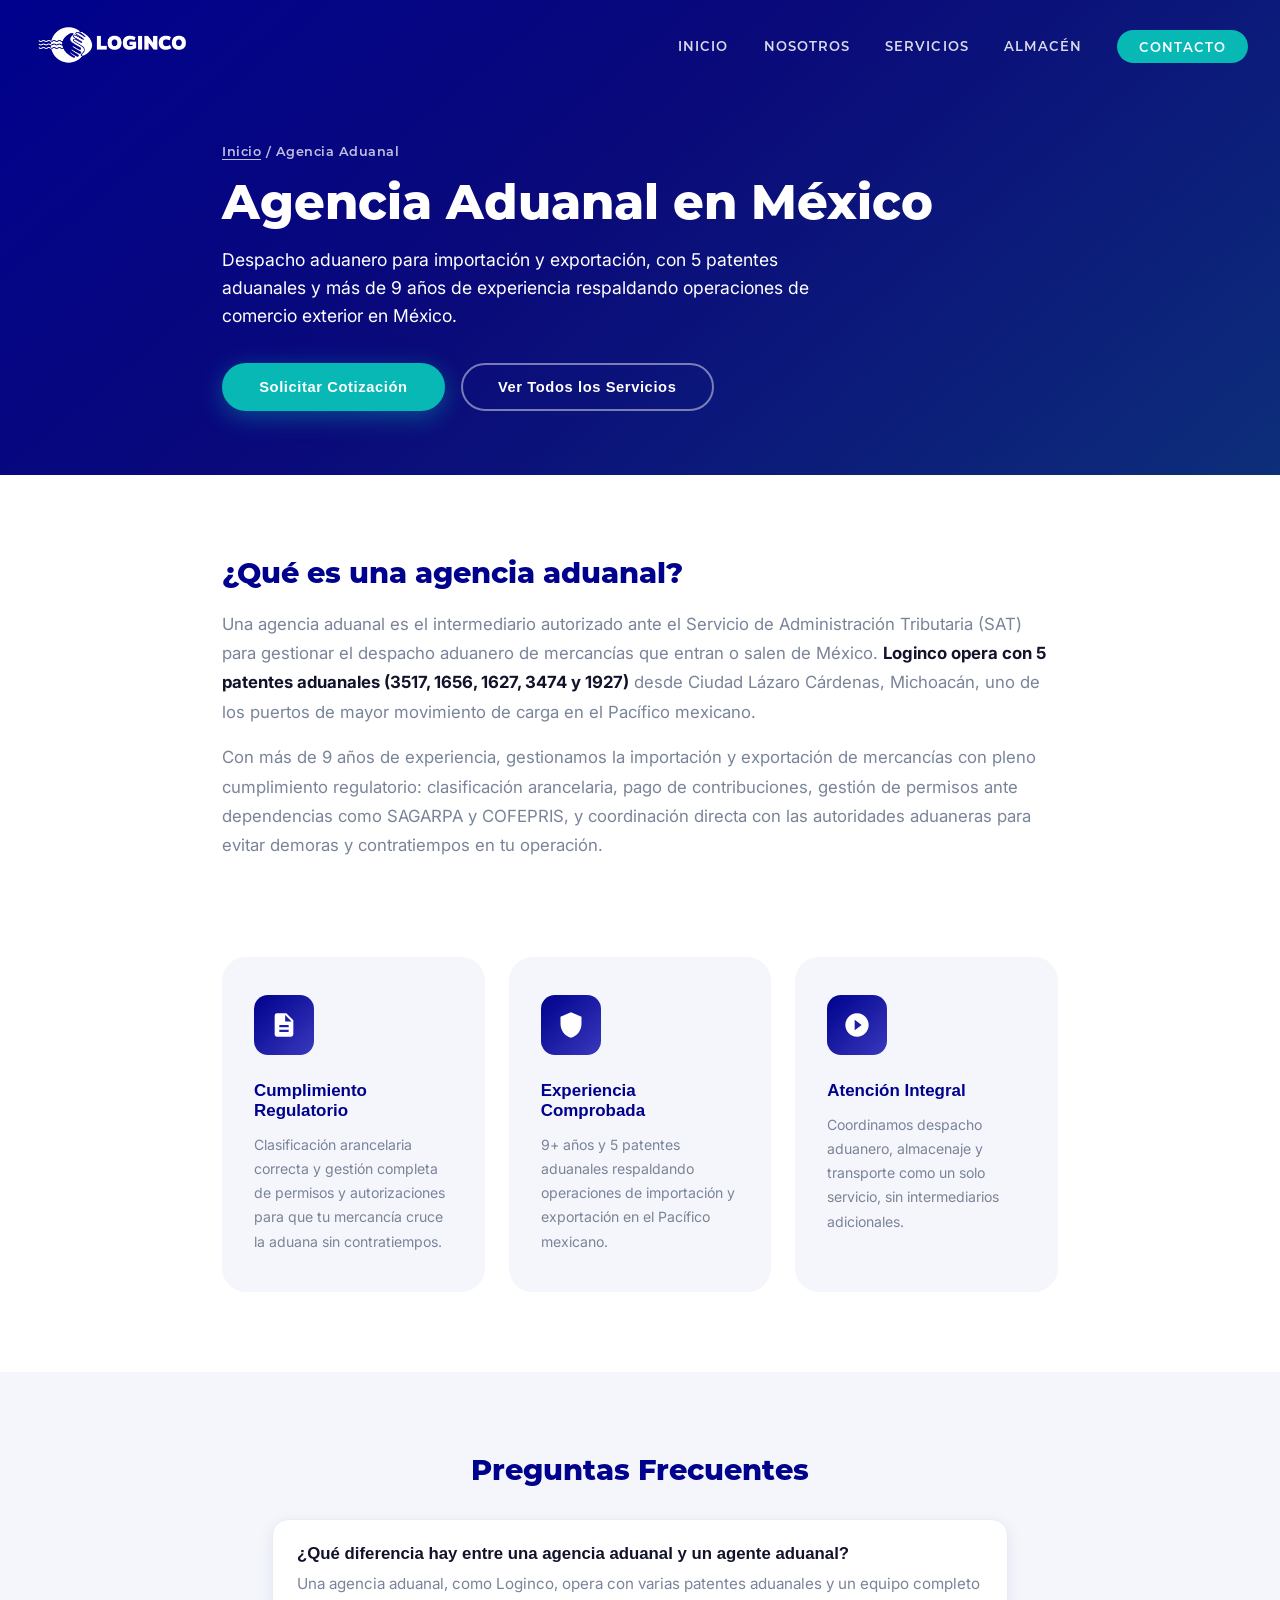
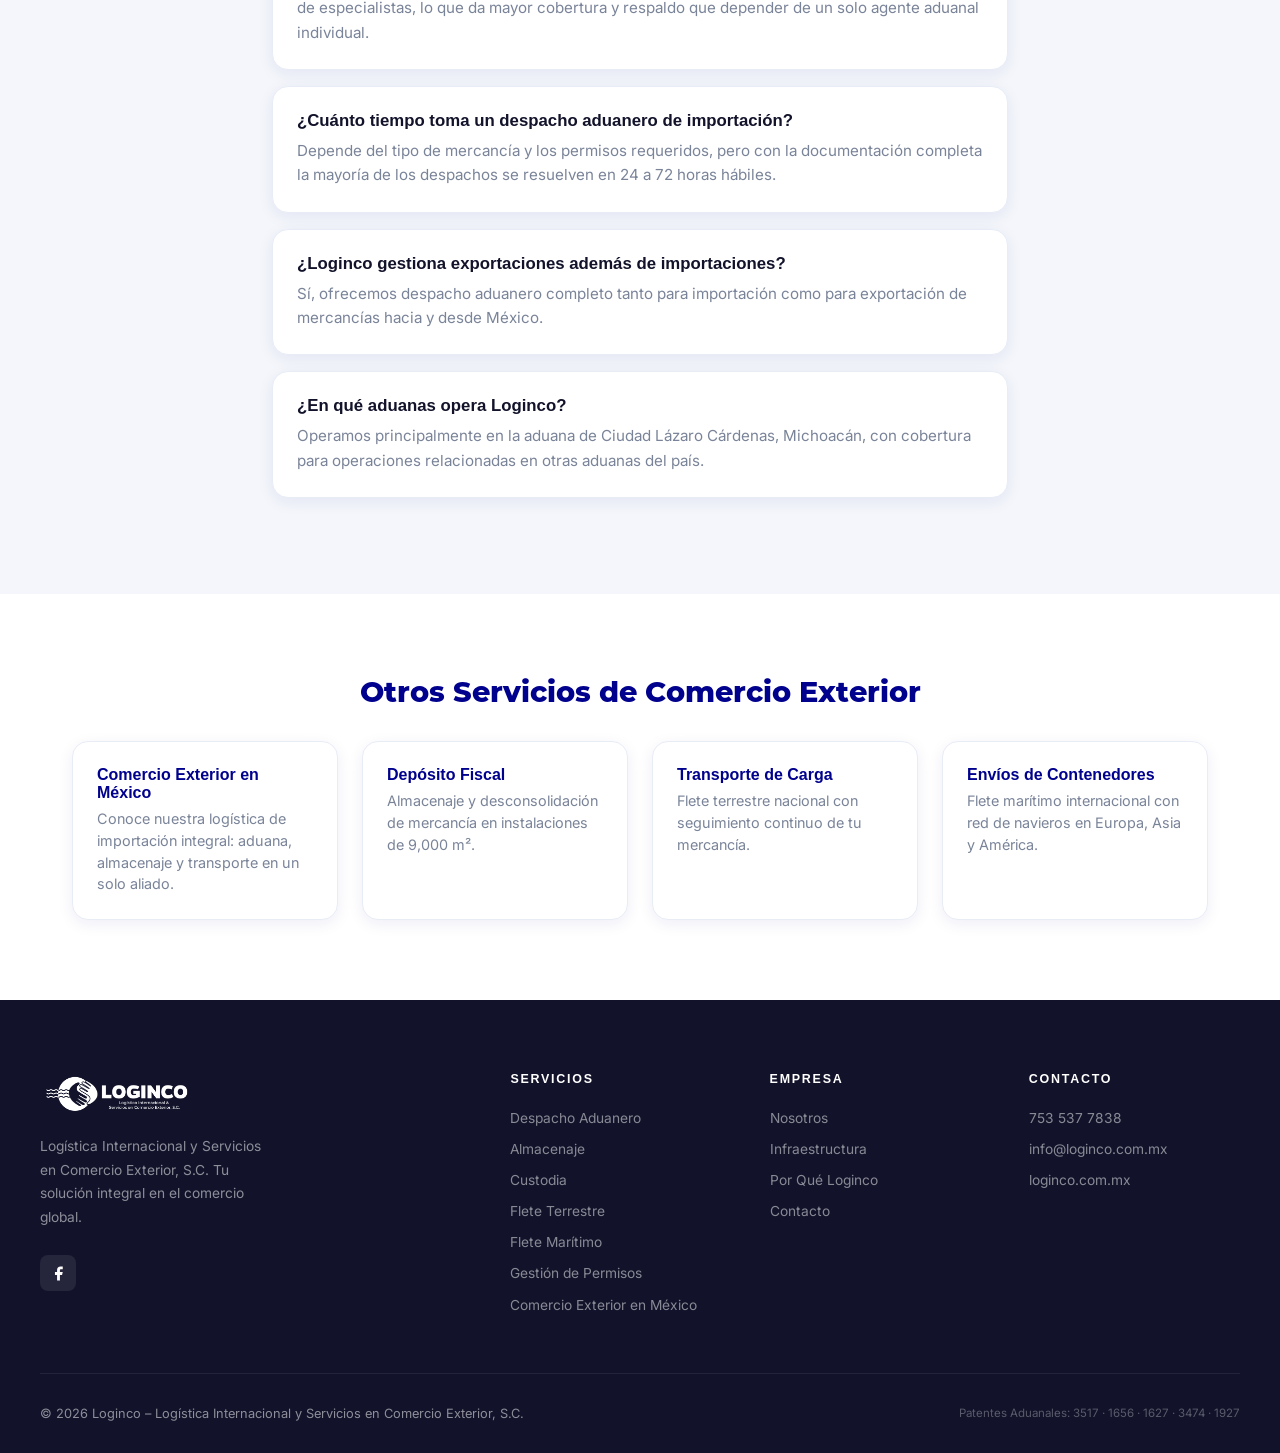
==== agencia-aduanal-mexico/index.html @ 5ce64b72 "Add /agencia-aduanal-mexico/ service landing page Co-Authored-By: Claude Sonnet 5 <noreply@anthropic" ====
<!DOCTYPE html>
<html lang="es">
<head>
  <meta charset="UTF-8">
  <meta name="viewport" content="width=device-width, initial-scale=1.0">
  <meta name="description" content="Agencia aduanal en México con 5 patentes y más de 9 años de experiencia. Despacho aduanero para importación y exportación con cumplimiento total.">
  <meta name="keywords" content="agencia aduanal méxico, importación y exportación méxico, despacho aduanero, agencia aduanal">
  <title>Agencia Aduanal en México | Despacho Aduanero – Loginco</title>

  <link rel="canonical" href="https://loginco.com.mx/agencia-aduanal-mexico/">

  <link rel="icon" href="/favicon.svg" type="image/svg+xml">
  <link rel="icon" href="/img/favicon-32x32.png" sizes="32x32" type="image/png">
  <link rel="icon" href="/img/favicon-16x16.png" sizes="16x16" type="image/png">
  <link rel="apple-touch-icon" href="/img/apple-touch-icon.png" sizes="180x180">
  <link rel="shortcut icon" href="/favicon.ico">

  <meta name="robots" content="index, follow, max-snippet:-1, max-image-preview:large, max-video-preview:-1">

  <script type="application/ld+json">
  {
    "@context": "https://schema.org",
    "@type": "Service",
    "serviceType": "Agencia Aduanal / Despacho Aduanero",
    "provider": {
      "@type": "LocalBusiness",
      "name": "Loginco – Logística Internacional y Servicios en Comercio Exterior, S.C.",
      "url": "https://loginco.com.mx"
    },
    "areaServed": { "@type": "Country", "name": "México" },
    "description": "Agencia aduanal con 5 patentes y más de 9 años de experiencia gestionando despacho aduanero de importación y exportación en México."
  }
  </script>
  <script type="application/ld+json">
  {
    "@context": "https://schema.org",
    "@type": "BreadcrumbList",
    "itemListElement": [
      { "@type": "ListItem", "position": 1, "name": "Inicio", "item": "https://loginco.com.mx/" },
      { "@type": "ListItem", "position": 2, "name": "Agencia Aduanal en México", "item": "https://loginco.com.mx/agencia-aduanal-mexico/" }
    ]
  }
  </script>
  <script type="application/ld+json">
  {
    "@context": "https://schema.org",
    "@type": "FAQPage",
    "mainEntity": [
      {
        "@type": "Question",
        "name": "¿Qué diferencia hay entre una agencia aduanal y un agente aduanal?",
        "acceptedAnswer": { "@type": "Answer", "text": "Una agencia aduanal, como Loginco, opera con varias patentes aduanales y un equipo completo de especialistas, lo que da mayor cobertura y respaldo que depender de un solo agente aduanal individual." }
      },
      {
        "@type": "Question",
        "name": "¿Cuánto tiempo toma un despacho aduanero de importación?",
        "acceptedAnswer": { "@type": "Answer", "text": "Depende del tipo de mercancía y los permisos requeridos, pero con la documentación completa la mayoría de los despachos se resuelven en 24 a 72 horas hábiles." }
      },
      {
        "@type": "Question",
        "name": "¿Loginco gestiona exportaciones además de importaciones?",
        "acceptedAnswer": { "@type": "Answer", "text": "Sí, ofrecemos despacho aduanero completo tanto para importación como para exportación de mercancías hacia y desde México." }
      },
      {
        "@type": "Question",
        "name": "¿En qué aduanas opera Loginco?",
        "acceptedAnswer": { "@type": "Answer", "text": "Operamos principalmente en la aduana de Ciudad Lázaro Cárdenas, Michoacán, con cobertura para operaciones relacionadas en otras aduanas del país." }
      }
    ]
  }
  </script>

  <link rel="preconnect" href="https://fonts.googleapis.com">
  <link rel="preconnect" href="https://fonts.gstatic.com" crossorigin>
  <link rel="preload" as="style" href="https://fonts.googleapis.com/css2?family=Inter:wght@400;600&display=swap" onload="this.onload=null;this.rel='stylesheet'">
  <noscript><link rel="stylesheet" href="https://fonts.googleapis.com/css2?family=Inter:wght@400;600&display=swap"></noscript>

  <link rel="stylesheet" href="/style.css">
</head>
<body>

<nav id="nav">
  <a href="/" class="nav-logo">
    <img src="/img/Logotipo-Horizontal-Comercial.png" alt="Loginco – Agencia Aduanal" decoding="async">
  </a>
  <ul class="nav-ul" id="navUl">
    <li><a href="/">Inicio</a></li>
    <li><a href="/#nosotros">Nosotros</a></li>
    <li><a href="/#servicios">Servicios</a></li>
    <li><a href="/#almacen">Almacén</a></li>
    <li><a href="/#contacto" class="nav-cta">Contacto</a></li>
  </ul>
  <button class="hbg" id="hbg" aria-label="Menú" aria-expanded="false">
    <span></span><span></span><span></span>
  </button>
</nav>

<nav class="mob-nav" id="mobNav">
  <a href="/">Inicio</a>
  <a href="/#nosotros">Nosotros</a>
  <a href="/#servicios">Servicios</a>
  <a href="/#almacen">Almacén</a>
  <a href="/#contacto">Contacto</a>
</nav>

<section class="page-hero">
  <div class="wrap">
    <div class="breadcrumb"><a href="/">Inicio</a> / Agencia Aduanal</div>
    <h1 class="rv">Agencia Aduanal en México</h1>
    <p class="rv d1">Despacho aduanero para importación y exportación, con 5 patentes aduanales y más de 9 años de experiencia respaldando operaciones de comercio exterior en México.</p>
    <div class="btn-row rv d2">
      <a href="/#contacto" class="btn btn-teal">Solicitar Cotización</a>
      <a href="/#servicios" class="btn btn-ghost">Ver Todos los Servicios</a>
    </div>
  </div>
</section>

<section class="svc-block">
  <div class="wrap">
    <h2 class="rv">¿Qué es una agencia aduanal?</h2>
    <p class="rv d1">Una agencia aduanal es el intermediario autorizado ante el Servicio de Administración Tributaria (SAT) para gestionar el despacho aduanero de mercancías que entran o salen de México. <strong>Loginco opera con 5 patentes aduanales (3517, 1656, 1627, 3474 y 1927)</strong> desde Ciudad Lázaro Cárdenas, Michoacán, uno de los puertos de mayor movimiento de carga en el Pacífico mexicano.</p>
    <p class="rv d2">Con más de 9 años de experiencia, gestionamos la importación y exportación de mercancías con pleno cumplimiento regulatorio: clasificación arancelaria, pago de contribuciones, gestión de permisos ante dependencias como SAGARPA y COFEPRIS, y coordinación directa con las autoridades aduaneras para evitar demoras y contratiempos en tu operación.</p>
  </div>
</section>

<section class="svc-block" style="padding-top:0;">
  <div class="wrap">
    <div class="srv-grid" style="grid-template-columns:repeat(3,1fr);">
      <div class="srv-card rv d1">
        <div class="srv-ico"><svg viewBox="0 0 24 24"><path d="M14 2H6a2 2 0 0 0-2 2v16c0 1.1.89 2 2 2h12a2 2 0 0 0 2-2V8l-6-6zM13 3.5 18.5 9H13V3.5zM8 16h8v2H8v-2zm0-4h8v2H8v-2z"/></svg></div>
        <h3 class="srv-t">Cumplimiento Regulatorio</h3>
        <div class="srv-d">Clasificación arancelaria correcta y gestión completa de permisos y autorizaciones para que tu mercancía cruce la aduana sin contratiempos.</div>
      </div>
      <div class="srv-card rv d2">
        <div class="srv-ico"><svg viewBox="0 0 24 24"><path d="M12 1 3 5v6c0 5.55 3.84 10.74 9 12 5.16-1.26 9-6.45 9-12V5l-9-4zm-1 13.41L8.59 12 7.17 13.41 11 17.25l6.83-6.84-1.41-1.41L11 14.41z"/></svg></div>
        <h3 class="srv-t">Experiencia Comprobada</h3>
        <div class="srv-d">9+ años y 5 patentes aduanales respaldando operaciones de importación y exportación en el Pacífico mexicano.</div>
      </div>
      <div class="srv-card rv d3">
        <div class="srv-ico"><svg viewBox="0 0 24 24"><path d="M12 2C6.48 2 2 6.48 2 12s4.48 10 10 10 10-4.48 10-10S17.52 2 12 2zm-2 14.5v-9l6 4.5-6 4.5z"/></svg></div>
        <h3 class="srv-t">Atención Integral</h3>
        <div class="srv-d">Coordinamos despacho aduanero, almacenaje y transporte como un solo servicio, sin intermediarios adicionales.</div>
      </div>
    </div>
  </div>
</section>

<section class="faq">
  <div class="wrap">
    <h2>Preguntas Frecuentes</h2>
    <div class="faq-item"><h3>¿Qué diferencia hay entre una agencia aduanal y un agente aduanal?</h3><p>Una agencia aduanal, como Loginco, opera con varias patentes aduanales y un equipo completo de especialistas, lo que da mayor cobertura y respaldo que depender de un solo agente aduanal individual.</p></div>
    <div class="faq-item"><h3>¿Cuánto tiempo toma un despacho aduanero de importación?</h3><p>Depende del tipo de mercancía y los permisos requeridos, pero con la documentación completa la mayoría de los despachos se resuelven en 24 a 72 horas hábiles.</p></div>
    <div class="faq-item"><h3>¿Loginco gestiona exportaciones además de importaciones?</h3><p>Sí, ofrecemos despacho aduanero completo tanto para importación como para exportación de mercancías hacia y desde México.</p></div>
    <div class="faq-item"><h3>¿En qué aduanas opera Loginco?</h3><p>Operamos principalmente en la aduana de Ciudad Lázaro Cárdenas, Michoacán, con cobertura para operaciones relacionadas en otras aduanas del país.</p></div>
  </div>
</section>

<section class="cross-links">
  <div class="wrap">
    <h2>Otros Servicios de Comercio Exterior</h2>
    <div class="cross-grid">
      <a class="cross-card" href="/comercio-exterior-mexico/"><h3>Comercio Exterior en México</h3><p>Conoce nuestra logística de importación integral: aduana, almacenaje y transporte en un solo aliado.</p></a>
      <a class="cross-card" href="/deposito-fiscal-mexico/"><h3>Depósito Fiscal</h3><p>Almacenaje y desconsolidación de mercancía en instalaciones de 9,000 m².</p></a>
      <a class="cross-card" href="/transporte-de-carga-mexico/"><h3>Transporte de Carga</h3><p>Flete terrestre nacional con seguimiento continuo de tu mercancía.</p></a>
      <a class="cross-card" href="/envios-de-contenedores-mexico/"><h3>Envíos de Contenedores</h3><p>Flete marítimo internacional con red de navieros en Europa, Asia y América.</p></a>
    </div>
  </div>
</section>

<footer>
  <div class="ft-g">
    <div class="ft-brand">
      <img src="/img/Logotipo-Horizontal-Descriptivo.png" alt="Loginco – Logística Internacional y Comercio Exterior" class="ft-logo" loading="lazy" decoding="async">
      <p>Logística Internacional y Servicios en Comercio Exterior, S.C. Tu solución integral en el comercio global.</p>
      <div class="ft-social">
        <a href="https://facebook.com" target="_blank" rel="noopener" class="soc" aria-label="Facebook">
          <svg viewBox="0 0 24 24"><path d="M18 2h-3a5 5 0 0 0-5 5v3H7v4h3v8h4v-8h3l1-4h-4V7a1 1 0 0 1 1-1h3z"/></svg>
        </a>
      </div>
    </div>
    <div class="ft-col">
      <h5>Servicios</h5>
      <ul>
        <li><a href="/agencia-aduanal-mexico/">Despacho Aduanero</a></li>
        <li><a href="/deposito-fiscal-mexico/">Almacenaje</a></li>
        <li><a href="/#servicios">Custodia</a></li>
        <li><a href="/transporte-de-carga-mexico/">Flete Terrestre</a></li>
        <li><a href="/envios-de-contenedores-mexico/">Flete Marítimo</a></li>
        <li><a href="/#servicios">Gestión de Permisos</a></li>
        <li><a href="/comercio-exterior-mexico/">Comercio Exterior en México</a></li>
      </ul>
    </div>
    <div class="ft-col">
      <h5>Empresa</h5>
      <ul>
        <li><a href="/#nosotros">Nosotros</a></li>
        <li><a href="/#almacen">Infraestructura</a></li>
        <li><a href="/#porque">Por Qué Loginco</a></li>
        <li><a href="/#contacto">Contacto</a></li>
      </ul>
    </div>
    <div class="ft-col">
      <h5>Contacto</h5>
      <ul>
        <li><a href="tel:+527535377838">753 537 7838</a></li>
        <li><a href="mailto:info@loginco.com.mx">info@loginco.com.mx</a></li>
        <li><a href="https://loginco.com.mx" target="_blank" rel="noopener">loginco.com.mx</a></li>
      </ul>
    </div>
  </div>
  <div class="ft-bot">
    <p>&copy; 2026 Loginco – Logística Internacional y Servicios en Comercio Exterior, S.C.</p>
    <div class="ft-pts">Patentes Aduanales: 3517 · 1656 · 1627 · 3474 · 1927</div>
  </div>
</footer>

<script src="/main.js"></script>
</body>
</html>
---- style.css ----
/* ── FUENTES LOCALES ─────────────────────────────────────────────────
       Montserrat: todos los pesos disponibles (locales en /font/)
       Gentona: fuente display moderna para headings de alto impacto
       Inter: desde Google Fonts (sin archivo local), usado en body y forms
    ──────────────────────────────────────────────────────────────────── */

    /* Montserrat Thin (100) */
    @font-face {
      font-family: 'Montserrat';
      src: url('font/Montserrat-Thin.otf') format('opentype');
      font-weight: 100;
      font-style: normal;
      font-display: swap;
    }
    @font-face {
      font-family: 'Montserrat';
      src: url('font/Montserrat-ThinItalic.otf') format('opentype');
      font-weight: 100;
      font-style: italic;
      font-display: swap;
    }

    /* Montserrat ExtraLight (200) */
    @font-face {
      font-family: 'Montserrat';
      src: url('font/Montserrat-ExtraLight.otf') format('opentype');
      font-weight: 200;
      font-style: normal;
      font-display: swap;
    }
    @font-face {
      font-family: 'Montserrat';
      src: url('font/Montserrat-ExtraLightItalic.otf') format('opentype');
      font-weight: 200;
      font-style: italic;
      font-display: swap;
    }

    /* Montserrat Light (300) */
    @font-face {
      font-family: 'Montserrat';
      src: url('font/Montserrat-Light.otf') format('opentype');
      font-weight: 300;
      font-style: normal;
      font-display: swap;
    }
    @font-face {
      font-family: 'Montserrat';
      src: url('font/Montserrat-LightItalic.otf') format('opentype');
      font-weight: 300;
      font-style: italic;
      font-display: swap;
    }

    /* Montserrat Regular (400) */
    @font-face {
      font-family: 'Montserrat';
      src: url('font/Montserrat-Regular.otf') format('opentype');
      font-weight: 400;
      font-style: normal;
      font-display: swap;
    }
    @font-face {
      font-family: 'Montserrat';
      src: url('font/Montserrat-Italic.otf') format('opentype');
      font-weight: 400;
      font-style: italic;
      font-display: swap;
    }

    /* Montserrat Medium (500) */
    @font-face {
      font-family: 'Montserrat';
      src: url('font/Montserrat-Medium.otf') format('opentype');
      font-weight: 500;
      font-style: normal;
      font-display: swap;
    }
    @font-face {
      font-family: 'Montserrat';
      src: url('font/Montserrat-MediumItalic.otf') format('opentype');
      font-weight: 500;
      font-style: italic;
      font-display: swap;
    }

    /* Montserrat SemiBold (600) */
    @font-face {
      font-family: 'Montserrat';
      src: url('font/Montserrat-SemiBold.otf') format('opentype');
      font-weight: 600;
      font-style: normal;
      font-display: swap;
    }
    @font-face {
      font-family: 'Montserrat';
      src: url('font/Montserrat-SemiBoldItalic.otf') format('opentype');
      font-weight: 600;
      font-style: italic;
      font-display: swap;
    }

    /* Montserrat Bold (700) */
    @font-face {
      font-family: 'Montserrat';
      src: url('font/Montserrat-Bold.otf') format('opentype');
      font-weight: 700;
      font-style: normal;
      font-display: swap;
    }
    @font-face {
      font-family: 'Montserrat';
      src: url('font/Montserrat-BoldItalic.otf') format('opentype');
      font-weight: 700;
      font-style: italic;
      font-display: swap;
    }

    /* Montserrat ExtraBold (800) */
    @font-face {
      font-family: 'Montserrat';
      src: url('font/Montserrat-ExtraBold.otf') format('opentype');
      font-weight: 800;
      font-style: normal;
      font-display: swap;
    }
    @font-face {
      font-family: 'Montserrat';
      src: url('font/Montserrat-ExtraBoldItalic.otf') format('opentype');
      font-weight: 800;
      font-style: italic;
      font-display: swap;
    }

    /* Montserrat Black (900) */
    @font-face {
      font-family: 'Montserrat';
      src: url('font/Montserrat-Black.otf') format('opentype');
      font-weight: 900;
      font-style: normal;
      font-display: swap;
    }
    @font-face {
      font-family: 'Montserrat';
      src: url('font/Montserrat-BlackItalic.otf') format('opentype');
      font-weight: 900;
      font-style: italic;
      font-display: swap;
    }

    /* ── TOKENS ──────────────────────────────── */
    :root {
      --navy:       #00018d;
      --blue:       #3839bc;
      --lavender:   #7e71b7;
      --teal:       #08b8b5;
      --teal-d:     #069896;
      --white:      #ffffff;
      --bg:         #f4f6fb;
      --border:     #e8ecf5;
      --muted:      #7a8499;
      --dark:       #12132a;
      --grad-hero:  linear-gradient(140deg, #00018d 0%, #0a0a7a 45%, #0d2e7a 100%);
      --grad-mid:   linear-gradient(135deg, #3839bc 0%, #00018d 100%);
      --shadow-s:   0 4px 16px rgba(0,1,141,.07);
      --shadow-m:   0 10px 40px rgba(0,1,141,.11);
      --r:          16px;
      --rl:         24px;
      --t:          .3s ease;

      /* Sistema tipográfico */
      --font-display:  'Montserrat', sans-serif;               /* Headings hero y section h2 */
      --font-heading:  'Montserrat', sans-serif;               /* UI labels, botones, stats */
      --font-body:     'Inter', sans-serif;                    /* Body text, formularios */
    }

    /* ── RESET ───────────────────────────────── */
    *, *::before, *::after { margin:0; padding:0; box-sizing:border-box; }
    html { scroll-behavior:smooth; font-size:16px; }
    body { font-family: var(--font-body); color:var(--dark); background:var(--white); overflow-x:hidden; -webkit-font-smoothing:antialiased; }
    img  { max-width:100%; display:block; }
    a    { text-decoration:none; }

    /* ── LAYOUT ──────────────────────────────── */
    .wrap { width:100%; max-width:1200px; margin:0 auto; padding:0 2rem; }
    section { padding:6rem 0; }

    /* ── TYPE ────────────────────────────────── */
    .lbl {
      display:inline-block;
      font-family: var(--font-heading); font-weight:700;
      font-size:.72rem; letter-spacing:.22em; text-transform:uppercase;
      color:var(--teal); margin-bottom:1rem;
    }
    .lbl-w { color:rgba(8,184,181,.9); }

    .h2 {
      font-family: var(--font-display); font-weight:400;
      font-size:clamp(1.9rem,4vw,2.8rem); line-height:1.18; color:var(--navy);
      letter-spacing:-.01em;
    }
    .h2-w  { color:var(--white); }
    .h2-c  { text-align:center; }

    .sub { font-size:1.05rem; line-height:1.82; color:var(--muted); margin-top:1rem; }
    .sub-w { color:rgba(255,255,255,.72); }
    .sub-c { text-align:center; margin-left:auto; margin-right:auto; max-width:580px; }

    /* ── BUTTONS ─────────────────────────────── */
    .btn {
      display:inline-flex; align-items:center; gap:.5rem;
      font-family: var(--font-heading); font-weight:700;
      font-size:.92rem; letter-spacing:.04em;
      padding:.9rem 2.2rem; border-radius:50px;
      cursor:pointer; transition:all var(--t); border:2px solid transparent;
    }
    .btn-teal  { background:var(--teal); color:#fff; box-shadow:0 6px 24px rgba(8,184,181,.38); }
    .btn-teal:hover { background:var(--teal-d); transform:translateY(-2px); box-shadow:0 10px 32px rgba(8,184,181,.48); }
    .btn-ghost { background:transparent; color:#fff; border-color:rgba(255,255,255,.45); }
    .btn-ghost:hover { border-color:#fff; background:rgba(255,255,255,.1); transform:translateY(-2px); }

    /* ── REVEAL ──────────────────────────────── */
    .rv { opacity:0; transform:translateY(28px); transition:opacity .72s ease, transform .72s ease; }
    .rv.in { opacity:1; transform:translateY(0); }
    .d1{transition-delay:.08s} .d2{transition-delay:.16s} .d3{transition-delay:.24s}
    .d4{transition-delay:.32s} .d5{transition-delay:.40s} .d6{transition-delay:.48s}

    /* ══════════════════════════════════════════
       NAVBAR
    ══════════════════════════════════════════ */
    #nav {
      position:fixed; top:0; left:0; right:0; z-index:1000;
      padding:1.4rem 2rem;
      display:flex; align-items:center; justify-content:space-between;
      transition:background var(--t), padding var(--t), box-shadow var(--t);
    }
    #nav.up {
      background:rgba(0,1,141,.97);
      backdrop-filter:blur(12px);
      padding:.9rem 2rem;
      box-shadow:0 2px 30px rgba(0,0,0,.28);
    }
    .nav-logo img { height:46px; filter:brightness(0) invert(1); transition:height var(--t); }
    #nav.up .nav-logo img { height:40px; }

    .nav-ul { display:flex; list-style:none; gap:2.2rem; align-items:center; }
    .nav-ul a {
      font-family: var(--font-heading); font-weight:600;
      font-size:.82rem; letter-spacing:.08em; text-transform:uppercase;
      color:rgba(255,255,255,.85); position:relative; transition:color var(--t);
    }
    .nav-ul a::after {
      content:''; position:absolute; bottom:-4px; left:0;
      width:0; height:2px; background:var(--teal); transition:width var(--t);
    }
    .nav-ul a:hover, .nav-ul a.on { color:var(--teal); }
    .nav-ul a:hover::after, .nav-ul a.on::after { width:100%; }
    .nav-cta { background:var(--teal)!important; color:#fff!important; padding:.55rem 1.35rem!important; border-radius:30px; }
    .nav-cta::after { display:none!important; }
    .nav-cta:hover { background:var(--teal-d)!important; }

    /* hamburger */
    .hbg { display:none; flex-direction:column; gap:5px; cursor:pointer; padding:5px; z-index:1001; }
    .hbg span { display:block; width:24px; height:2px; background:#fff; border-radius:2px; transition:all var(--t); }
    .hbg.x span:nth-child(1) { transform:translateY(7px) rotate(45deg); }
    .hbg.x span:nth-child(2) { opacity:0; }
    .hbg.x span:nth-child(3) { transform:translateY(-7px) rotate(-45deg); }

    /* mobile overlay */
    .mob-nav {
      display:none; position:fixed; inset:0;
      background:var(--navy); z-index:999;
      flex-direction:column; align-items:center; justify-content:center; gap:2.5rem;
    }
    .mob-nav.open { display:flex; }
    .mob-nav a {
      font-family: var(--font-heading); font-weight:700;
      font-size:1.4rem; color:rgba(255,255,255,.85);
      text-transform:uppercase; transition:color var(--t);
    }
    .mob-nav a:hover { color:var(--teal); }

    /* ══════════════════════════════════════════
       HERO
    ══════════════════════════════════════════ */
    #inicio {
      position:relative; min-height:100vh;
      background:var(--grad-hero);
      display:flex; align-items:center; justify-content:center; overflow:hidden;
    }
    /* grid lines */
    .hero-grid {
      position:absolute; inset:0;
      background-image:
        linear-gradient(rgba(255,255,255,.025) 1px, transparent 1px),
        linear-gradient(90deg, rgba(255,255,255,.025) 1px, transparent 1px);
      background-size:48px 48px;
    }
    /* ambient glows */
    .glow { position:absolute; border-radius:50%; filter:blur(80px); pointer-events:none; animation:pulse 6s ease-in-out infinite alternate; }
    .g1 { width:700px; height:700px; top:-250px; right:-200px; background:radial-gradient(circle,rgba(8,184,181,.14) 0%,transparent 70%); animation-delay:0s; }
    .g2 { width:500px; height:500px; bottom:-150px; left:-100px; background:radial-gradient(circle,rgba(126,113,183,.12) 0%,transparent 70%); animation-delay:2s; }
    .g3 { width:300px; height:300px; top:38%; left:14%; background:radial-gradient(circle,rgba(8,184,181,.08) 0%,transparent 70%); animation-delay:4s; }
    @keyframes pulse { from{transform:scale(1) translate(0,0);opacity:.7} to{transform:scale(1.1) translate(15px,-10px);opacity:1} }
    /* rings */
    .ring { position:absolute; border-radius:50%; border:1px solid rgba(8,184,181,.1); }
    .r1 { width:500px; height:500px; top:50%; left:75%; transform:translate(-50%,-50%); }
    .r2 { width:720px; height:720px; top:50%; left:75%; transform:translate(-50%,-50%); }
    .r3 { width:940px; height:940px; top:50%; left:75%; transform:translate(-50%,-50%); }

    .hero-inner {
      position:relative; z-index:2;
      text-align:center; padding:9rem 2rem 7rem; max-width:840px;
    }
    .hero-logo { height:88px; width:auto; filter:brightness(0) invert(1); margin:0 auto 2.5rem; }
    .hero-badge {
      display:inline-flex; align-items:center; gap:.5rem;
      background:rgba(8,184,181,.15); border:1px solid rgba(8,184,181,.35);
      color:var(--teal); padding:.45rem 1.3rem; border-radius:30px;
      font-family: var(--font-heading); font-weight:700; font-size:.75rem;
      letter-spacing:.18em; text-transform:uppercase; margin-bottom:2rem;
    }
    .hero-badge::before {
      content:''; width:6px; height:6px; border-radius:50%;
      background:var(--teal); box-shadow:0 0 8px var(--teal);
      animation:blink 2s ease-in-out infinite;
    }
    @keyframes blink { 0%,100%{opacity:1} 50%{opacity:.25} }
    .hero-h1 {
      font-family: var(--font-display); font-weight:400;
      font-size:clamp(2.4rem,5.8vw,4rem); color:#fff; line-height:1.1; margin-bottom:1.5rem;
      letter-spacing:-.02em;
    }
    .hero-h1 span { color:var(--teal); }
    .hero-p { font-size:clamp(1rem,2vw,1.18rem); color:rgba(255,255,255,.7); max-width:540px; margin:0 auto 3rem; line-height:1.75; }
    .hero-btns { display:flex; gap:1rem; justify-content:center; flex-wrap:wrap; }
    /* scroll hint */
    .scroll-hint {
      position:absolute; bottom:2.5rem; left:50%; transform:translateX(-50%);
      display:flex; flex-direction:column; align-items:center; gap:.6rem;
      color:rgba(255,255,255,.38); font-size:.68rem;
      font-family: var(--font-heading); letter-spacing:.15em; text-transform:uppercase;
    }
    .mouse { width:22px; height:36px; border:1.5px solid rgba(255,255,255,.22); border-radius:11px; position:relative; }
    .mouse::after {
      content:''; position:absolute; width:3px; height:7px;
      background:rgba(255,255,255,.38); border-radius:2px; top:6px; left:50%;
      transform:translateX(-50%); animation:ms 1.6s ease-in-out infinite;
    }
    @keyframes ms { 0%{opacity:1;top:6px} 100%{opacity:0;top:20px} }

    /* wave utility */
    .wave { line-height:0; overflow:hidden; }
    .wave svg { display:block; width:100%; }

    /* ══════════════════════════════════════════
       ABOUT
    ══════════════════════════════════════════ */
    #nosotros { background:var(--bg); }
    .about-g { display:grid; grid-template-columns:1fr 1fr; gap:5rem; align-items:center; }
    .about-vis { position:relative; }
    .about-card {
      background:var(--navy); border-radius:var(--rl);
      padding:3rem 2.5rem 3.5rem; position:relative; overflow:hidden;
    }
    .about-card::before {
      content:''; position:absolute; top:-80px; right:-80px;
      width:260px; height:260px; border-radius:50%; background:rgba(8,184,181,.1);
    }
    .about-card::after {
      content:''; position:absolute; bottom:-40px; left:-40px;
      width:180px; height:180px; border-radius:50%; background:rgba(126,113,183,.08);
    }
    .about-iso { width:70px; filter:brightness(0) invert(1); margin-bottom:2rem; position:relative; z-index:1; }
    .about-big {
      font-family: var(--font-heading); font-weight:900;
      font-size:5.5rem; color:var(--teal); line-height:1; position:relative; z-index:1;
    }
    .about-lbl { font-family: var(--font-heading); font-weight:500; font-size:.95rem; color:rgba(255,255,255,.62); margin:.3rem 0 2rem; position:relative; z-index:1; }
    .about-pts { font-size:.72rem; color:rgba(255,255,255,.36); font-family: var(--font-heading); letter-spacing:.06em; position:relative; z-index:1; }
    .about-float {
      position:absolute; bottom:-1.5rem; right:-1.5rem;
      background:var(--teal); border-radius:var(--r);
      padding:1.6rem 1.8rem; color:#fff;
      box-shadow:0 12px 36px rgba(8,184,181,.42); min-width:148px;
    }
    .af-n { font-family: var(--font-heading); font-weight:900; font-size:2rem; line-height:1; }
    .af-l { font-size:.78rem; opacity:.88; margin-top:.3rem; line-height:1.35; }
    .pillars { display:grid; grid-template-columns:1fr 1fr; gap:1rem; margin-top:2.2rem; }
    .pill {
      background:var(--white); border-radius:12px;
      padding:1.2rem 1.3rem; border-left:3px solid var(--teal); box-shadow:var(--shadow-s);
    }
    .pill-t { font-family: var(--font-heading); font-weight:700; font-size:.88rem; color:var(--navy); margin-bottom:.3rem; }
    .pill-d { font-size:.8rem; color:var(--muted); line-height:1.5; }

    /* ══════════════════════════════════════════
       SERVICES
    ══════════════════════════════════════════ */
    #servicios { background:var(--white); }
    .srv-intro { text-align:center; margin-bottom:4rem; }
    .srv-grid { display:grid; grid-template-columns:repeat(3,1fr); gap:1.5rem; }
    .srv-card {
      background:var(--bg); border-radius:var(--rl);
      padding:2.4rem 2rem; position:relative; overflow:hidden;
      transition:transform var(--t), box-shadow var(--t), background var(--t); cursor:default;
    }
    .srv-card::after {
      content:''; position:absolute; top:0; left:0; right:0;
      height:3px; background:var(--teal);
      transform:scaleX(0); transform-origin:left; transition:transform var(--t);
    }
    .srv-card:hover { transform:translateY(-6px); box-shadow:var(--shadow-m); background:var(--white); }
    .srv-card:hover::after { transform:scaleX(1); }
    .srv-ico {
      width:60px; height:60px; border-radius:14px;
      background:linear-gradient(135deg,var(--navy) 0%,var(--blue) 100%);
      display:flex; align-items:center; justify-content:center;
      margin-bottom:1.6rem; transition:background var(--t);
    }
    .srv-card:hover .srv-ico { background:linear-gradient(135deg,var(--teal) 0%,var(--teal-d) 100%); }
    .srv-ico svg { width:28px; height:28px; fill:#fff; }
    .srv-t { font-family: var(--font-heading); font-weight:700; font-size:1.06rem; color:var(--navy); margin-bottom:.75rem; }
    .srv-d { font-size:.88rem; color:var(--muted); line-height:1.72; }

    /* ══════════════════════════════════════════
       STATS
    ══════════════════════════════════════════ */
    #stats { background:var(--grad-mid); padding:5rem 0; }
    .stats-g { display:grid; grid-template-columns:repeat(4,1fr); }
    .stat { text-align:center; padding:2.5rem 1.5rem; position:relative; }
    .stat:not(:last-child)::after {
      content:''; position:absolute; right:0; top:25%; bottom:25%;
      width:1px; background:rgba(255,255,255,.15);
    }
    .stat-n {
      font-family: var(--font-heading); font-weight:900;
      font-size:clamp(2.8rem,5vw,4rem); color:var(--teal); line-height:1; display:block;
    }
    .stat-sup { font-size:.5em; vertical-align:super; }
    .stat-l { font-family: var(--font-heading); font-weight:600; font-size:.78rem; letter-spacing:.1em; text-transform:uppercase; color:rgba(255,255,255,.72); margin-top:.6rem; }

    /* ══════════════════════════════════════════
       WAREHOUSE
    ══════════════════════════════════════════ */
    #almacen { background:var(--grad-mid); padding-bottom:6rem; }
    .alm-g { display:grid; grid-template-columns:1fr 1fr; gap:5rem; align-items:center; padding-top:2rem; }
    .alm-text { color:#fff; }
    .alm-list { display:grid; grid-template-columns:1fr 1fr; gap:1rem; margin-top:2rem; }
    .alm-i {
      background:rgba(255,255,255,.07); border:1px solid rgba(255,255,255,.12);
      border-left:3px solid var(--teal); border-radius:12px; padding:1.2rem 1.3rem;
    }
    .alm-it { font-family: var(--font-heading); font-weight:700; font-size:.85rem; color:#fff; margin-bottom:.3rem; }
    .alm-id { font-size:.8rem; color:rgba(255,255,255,.6); line-height:1.5; }
    .alm-cards { display:grid; grid-template-columns:1fr 1fr; gap:1.2rem; }
    .alm-card {
      background:rgba(255,255,255,.07); border:1px solid rgba(255,255,255,.12);
      border-radius:var(--r); padding:2rem 1.6rem; text-align:center;
      transition:background var(--t), transform var(--t);
    }
    .alm-card:hover { background:rgba(255,255,255,.12); transform:translateY(-4px); }
    .alm-card.feat {
      grid-column:1/-1; background:rgba(8,184,181,.2); border-color:rgba(8,184,181,.4);
      display:flex; align-items:center; gap:2.5rem; text-align:left; padding:2rem 2.5rem;
    }
    .alm-big { font-family: var(--font-heading); font-weight:900; font-size:3.2rem; color:var(--teal); line-height:1; white-space:nowrap; }
    .alm-card:not(.feat) .alm-big { font-size:2.5rem; }
    .alm-unit { font-family: var(--font-heading); font-weight:600; font-size:.82rem; color:rgba(255,255,255,.55); margin-top:.2rem; }
    .alm-lbl { font-family: var(--font-heading); font-weight:600; font-size:.9rem; color:rgba(255,255,255,.88); line-height:1.35; }
    .alm-card:not(.feat) .alm-lbl { margin-top:.4rem; }

    /* ══════════════════════════════════════════
       WHY US
    ══════════════════════════════════════════ */
    #porque { background:var(--white); }
    .why-hd { text-align:center; margin-bottom:4rem; }
    .why-g { display:grid; grid-template-columns:repeat(4,1fr); gap:1.5rem; }
    .why-card { text-align:center; padding:2.6rem 1.6rem; border-radius:var(--rl); transition:all var(--t); }
    .why-card:hover { background:var(--bg); transform:translateY(-5px); }
    .why-ico {
      width:78px; height:78px; border-radius:50%;
      background:linear-gradient(135deg,rgba(0,1,141,.07) 0%,rgba(8,184,181,.1) 100%);
      display:flex; align-items:center; justify-content:center;
      margin:0 auto 1.6rem; transition:background var(--t);
    }
    .why-card:hover .why-ico { background:linear-gradient(135deg,var(--navy) 0%,var(--blue) 100%); }
    .why-ico svg { width:34px; height:34px; fill:var(--navy); transition:fill var(--t); }
    .why-card:hover .why-ico svg { fill:#fff; }
    .why-t { font-family: var(--font-heading); font-weight:700; font-size:.98rem; color:var(--navy); margin-bottom:.65rem; }
    .why-d { font-size:.86rem; color:var(--muted); line-height:1.65; }

    /* ══════════════════════════════════════════
       PERMISOS BAND
    ══════════════════════════════════════════ */
    .perm-band { background:linear-gradient(135deg,var(--teal) 0%,var(--teal-d) 100%); padding:3.5rem 2rem; }
    .perm-inner {
      max-width:1200px; margin:0 auto;
      display:flex; align-items:center; justify-content:space-between; gap:2rem; flex-wrap:wrap;
    }
    .perm-txt h3 { font-family: var(--font-display); font-weight:400; font-size:1.65rem; color:#fff; margin-bottom:.4rem; letter-spacing:-.01em; }
    .perm-txt p { color:rgba(255,255,255,.82); font-size:.96rem; }
    .perm-tags { display:flex; gap:.8rem; flex-wrap:wrap; }
    .ptag {
      background:rgba(255,255,255,.2); border:1px solid rgba(255,255,255,.38);
      color:#fff; padding:.5rem 1.1rem; border-radius:8px;
      font-family: var(--font-heading); font-weight:700; font-size:.82rem; letter-spacing:.05em;
    }

    /* ══════════════════════════════════════════
       CONTACT
    ══════════════════════════════════════════ */
    #contacto { background:var(--bg); }
    .cnt-g { display:grid; grid-template-columns:1fr 1.5fr; gap:5rem; align-items:start; }
    .cit { display:flex; align-items:flex-start; gap:1.1rem; }
    .cit-items { display:flex; flex-direction:column; gap:1.4rem; margin-top:2.2rem; }
    .cit-ico {
      width:44px; height:44px; background:var(--navy); border-radius:10px;
      display:flex; align-items:center; justify-content:center; flex-shrink:0;
    }
    .cit-ico svg { width:20px; height:20px; fill:#fff; }
    .cit-l { font-family: var(--font-heading); font-weight:700; font-size:.72rem; letter-spacing:.1em; text-transform:uppercase; color:var(--teal); margin-bottom:.25rem; }
    .cit-v { font-size:.94rem; color:var(--dark); line-height:1.5; }
    .frm-wrap { background:var(--white); border-radius:var(--rl); padding:3rem 2.5rem; box-shadow:var(--shadow-m); }
    .frm-title { font-family: var(--font-heading); font-weight:800; font-size:1.35rem; color:var(--navy); margin-bottom:1.8rem; }
    .frm-row { display:grid; grid-template-columns:1fr 1fr; gap:1rem; }
    .fg { margin-bottom:1.2rem; }
    .fg label { display:block; font-family: var(--font-heading); font-weight:700; font-size:.72rem; letter-spacing:.08em; text-transform:uppercase; color:var(--navy); margin-bottom:.5rem; }
    .fg input, .fg select, .fg textarea {
      width:100%; padding:.9rem 1.15rem;
      border:2px solid var(--border); border-radius:10px;
      font-family: var(--font-body); font-size:.94rem; color:var(--dark);
      background:#fff; outline:none;
      transition:border-color var(--t), box-shadow var(--t); appearance:none;
    }
    .fg input:focus, .fg select:focus, .fg textarea:focus {
      border-color:var(--teal); box-shadow:0 0 0 3px rgba(8,184,181,.12);
    }
    .fg textarea { min-height:116px; resize:vertical; }
    .fg select {
      background-image:url("data:image/svg+xml,%3Csvg xmlns='http://www.w3.org/2000/svg' width='12' height='8' viewBox='0 0 12 8'%3E%3Cpath fill='%237a8499' d='M1 1l5 5 5-5'/%3E%3C/svg%3E");
      background-repeat:no-repeat; background-position:right 1rem center; padding-right:2.5rem;
    }
    .btn-send {
      width:100%; background:var(--navy); color:#fff; border:none;
      padding:1.05rem 2rem; border-radius:10px;
      font-family: var(--font-heading); font-weight:700; font-size:.95rem; letter-spacing:.05em;
      cursor:pointer; transition:all var(--t); margin-top:.4rem;
    }
    .btn-send:hover { background:var(--teal); transform:translateY(-2px); box-shadow:0 8px 28px rgba(8,184,181,.38); }
    .btn-send.ok { background:var(--teal); }

    /* ══════════════════════════════════════════
       FOOTER
    ══════════════════════════════════════════ */
    footer { background:var(--dark); padding:4.5rem 2rem 2rem; color:rgba(255,255,255,.52); }
    .ft-g {
      max-width:1200px; margin:0 auto;
      display:grid; grid-template-columns:2fr 1fr 1fr 1fr; gap:3rem;
      padding-bottom:3rem; border-bottom:1px solid rgba(255,255,255,.07);
    }
    .ft-logo { height:44px; filter:brightness(0) invert(1); margin-bottom:1.2rem; }
    .ft-brand p { font-size:.86rem; line-height:1.72; max-width:240px; }
    .ft-social { display:flex; gap:.7rem; margin-top:1.6rem; }
    .soc {
      width:36px; height:36px; border-radius:8px;
      background:rgba(255,255,255,.08); display:flex; align-items:center; justify-content:center;
      transition:all var(--t);
    }
    .soc:hover { background:var(--teal); transform:translateY(-2px); }
    .soc svg { width:17px; height:17px; fill:#fff; }
    .ft-col h5 { font-family: var(--font-heading); font-weight:700; font-size:.78rem; letter-spacing:.14em; text-transform:uppercase; color:#fff; margin-bottom:1.3rem; }
    .ft-col ul { list-style:none; }
    .ft-col li { margin-bottom:.7rem; }
    .ft-col a { font-size:.86rem; color:rgba(255,255,255,.5); transition:color var(--t); }
    .ft-col a:hover { color:var(--teal); }
    .ft-bot {
      max-width:1200px; margin:0 auto; padding-top:2rem;
      display:flex; justify-content:space-between; align-items:center; flex-wrap:wrap; gap:1rem;
    }
    .ft-bot p { font-size:.8rem; }
    .ft-pts { font-size:.72rem; color:rgba(255,255,255,.3); }

    /* ══════════════════════════════════════════
       RESPONSIVE
    ══════════════════════════════════════════ */
    @media (max-width:1024px) {
      .srv-grid { grid-template-columns:repeat(2,1fr); }
      .stats-g  { grid-template-columns:repeat(2,1fr); }
      .why-g    { grid-template-columns:repeat(2,1fr); }
      .ft-g     { grid-template-columns:1fr 1fr; gap:2rem; }
    }
    @media (max-width:900px) {
      .about-g, .alm-g, .cnt-g { grid-template-columns:1fr; gap:3rem; }
      .about-float { display:none; }
    }
    @media (max-width:768px) {
      .nav-ul  { display:none!important; }
      .hbg     { display:flex; }
      section  { padding:4rem 0; }
      .srv-grid { grid-template-columns:1fr; }
      .stats-g  { grid-template-columns:repeat(2,1fr); }
      .stat:not(:last-child)::after { display:none; }
      .why-g    { grid-template-columns:1fr; }
      .frm-row  { grid-template-columns:1fr; }
      .ft-g     { grid-template-columns:1fr; }
      .ft-bot   { flex-direction:column; text-align:center; }
      .perm-inner { flex-direction:column; text-align:center; }
      .alm-list { grid-template-columns:1fr; }
      .r1,.r2,.r3 { display:none; }
    }
    @media (max-width:500px) {
      .stats-g  { grid-template-columns:1fr; }
      .pillars  { grid-template-columns:1fr; }
      .alm-cards { grid-template-columns:1fr; }
      .alm-card.feat { flex-direction:column; gap:.8rem; text-align:center; }
    }

/* ── PAGE HERO (service landing pages) ──────────────────────────────── */
.page-hero { padding:9rem 0 4rem; background:var(--grad-hero); color:var(--white); }
.page-hero .wrap { max-width:900px; }
.breadcrumb {
  font-family:var(--font-heading); font-size:.8rem; font-weight:600;
  letter-spacing:.04em; opacity:.75; margin-bottom:1rem;
}
.breadcrumb a { color:var(--white); text-decoration:underline; text-underline-offset:3px; }
.page-hero h1 {
  font-family:var(--font-display); font-size:clamp(2rem,4.5vw,3rem);
  font-weight:800; line-height:1.15; margin-bottom:1rem;
}
.page-hero p { font-size:1.1rem; max-width:640px; opacity:.9; line-height:1.6; }
.page-hero .btn-row { display:flex; gap:1rem; flex-wrap:wrap; margin-top:2rem; }

/* ── SERVICE DETAIL BLOCK ────────────────────────────────────────────── */
.svc-block { padding:5rem 0; }
.svc-block .wrap { max-width:900px; }
.svc-block h2 { font-family:var(--font-display); font-size:1.8rem; font-weight:800; color:var(--navy); margin-bottom:1.2rem; }
.svc-block p { color:var(--muted); line-height:1.75; margin-bottom:1rem; font-size:1.05rem; }
.svc-block p strong { color:var(--dark); }

/* ── FAQ ─────────────────────────────────────────────────────────────── */
.faq { padding:5rem 0; background:var(--bg); }
.faq .wrap { max-width:800px; }
.faq h2 { font-family:var(--font-display); font-size:1.8rem; font-weight:800; color:var(--navy); margin-bottom:2rem; text-align:center; }
.faq-item { background:var(--white); border:1px solid var(--border); border-radius:var(--r); padding:1.5rem; margin-bottom:1rem; box-shadow:var(--shadow-s); }
.faq-item h3 { font-family:var(--font-heading); font-size:1.05rem; font-weight:700; color:var(--dark); margin-bottom:.5rem; }
.faq-item p { color:var(--muted); line-height:1.6; font-size:.95rem; }

/* ── CROSS-LINKS ("otros servicios") ─────────────────────────────────── */
.cross-links { padding:5rem 0; }
.cross-links h2 { font-family:var(--font-display); font-size:1.8rem; font-weight:800; color:var(--navy); margin-bottom:2rem; text-align:center; }
.cross-grid { display:grid; grid-template-columns:repeat(auto-fit,minmax(220px,1fr)); gap:1.5rem; }
.cross-card { display:block; background:var(--white); border:1px solid var(--border); border-radius:var(--r); padding:1.5rem; box-shadow:var(--shadow-s); transition:transform var(--t), box-shadow var(--t); }
.cross-card:hover { transform:translateY(-4px); box-shadow:var(--shadow-m); }
.cross-card h3 { font-family:var(--font-heading); font-size:1rem; font-weight:700; color:var(--navy); margin-bottom:.4rem; }
.cross-card p { color:var(--muted); font-size:.9rem; line-height:1.5; }

/* ── SERVICE CARDS AS LINKS (homepage #servicios) ────────────────────── */
a.srv-card { display:block; cursor:pointer; }
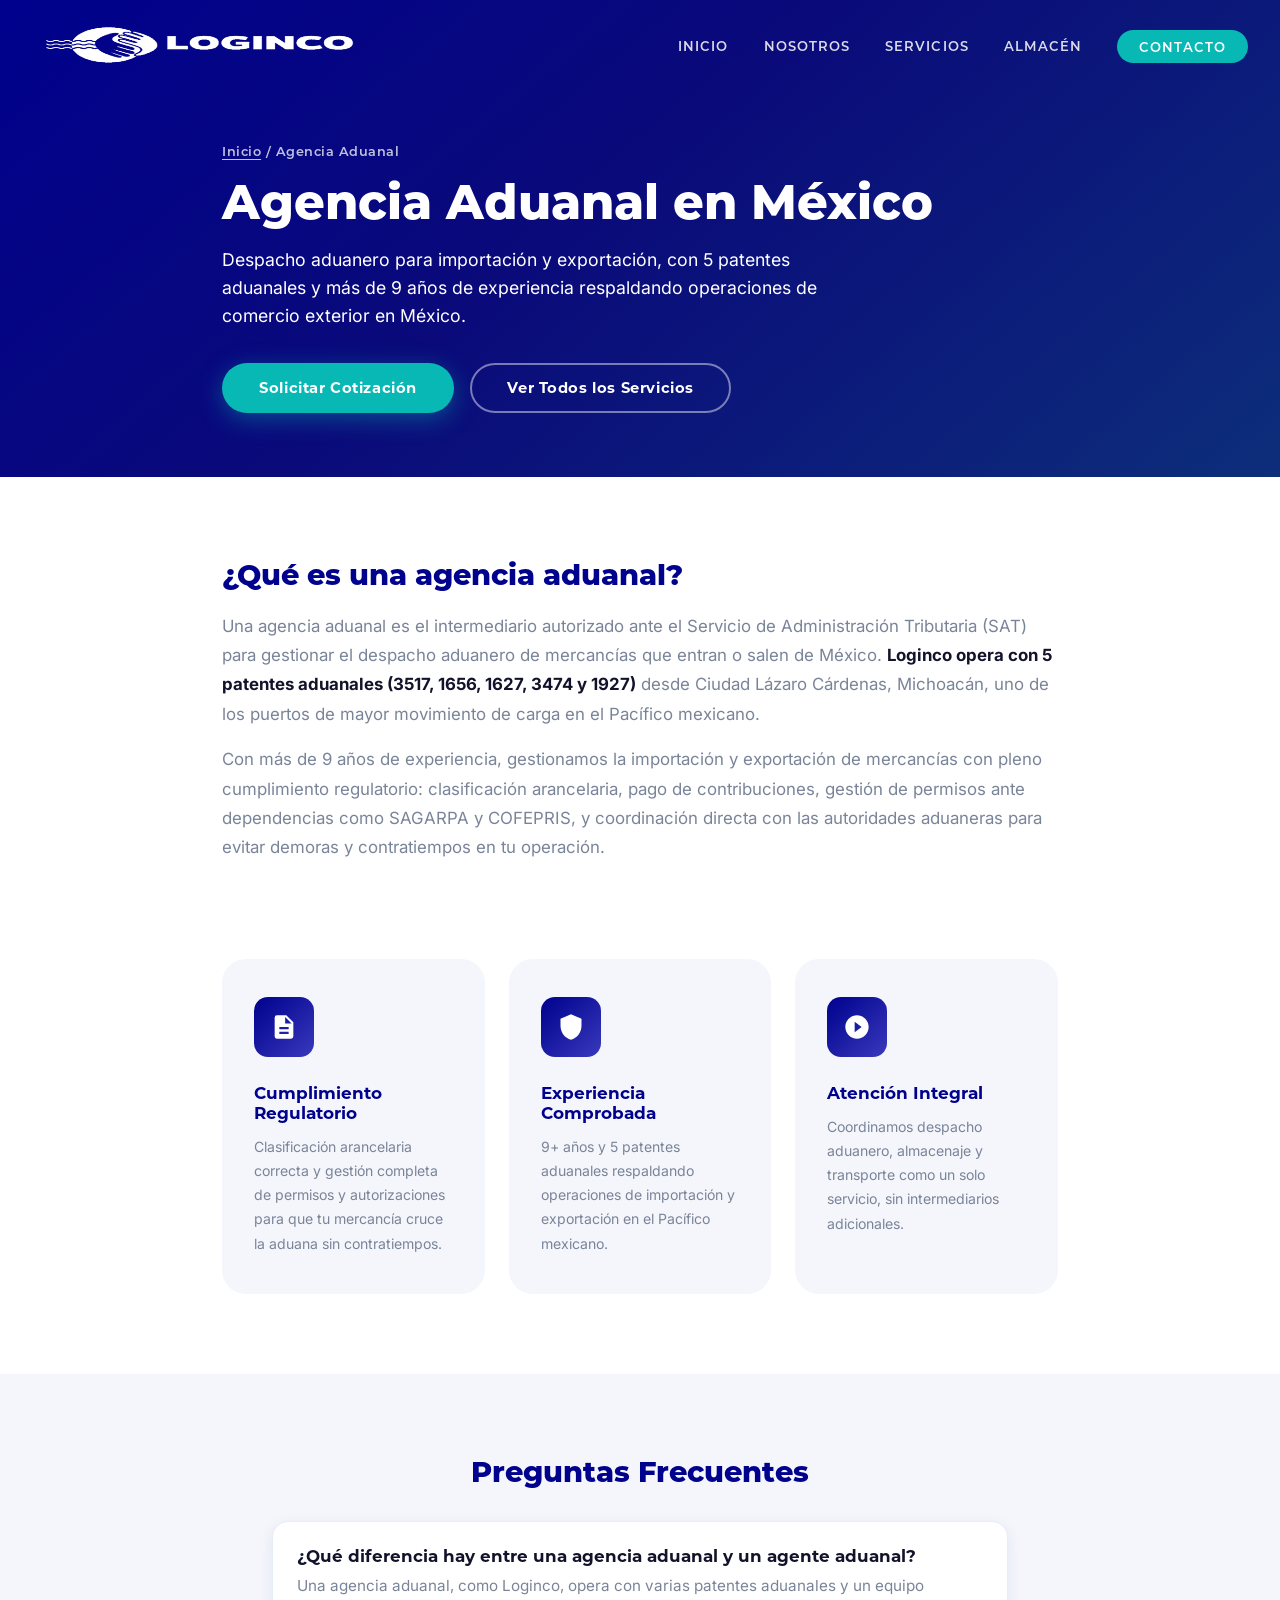
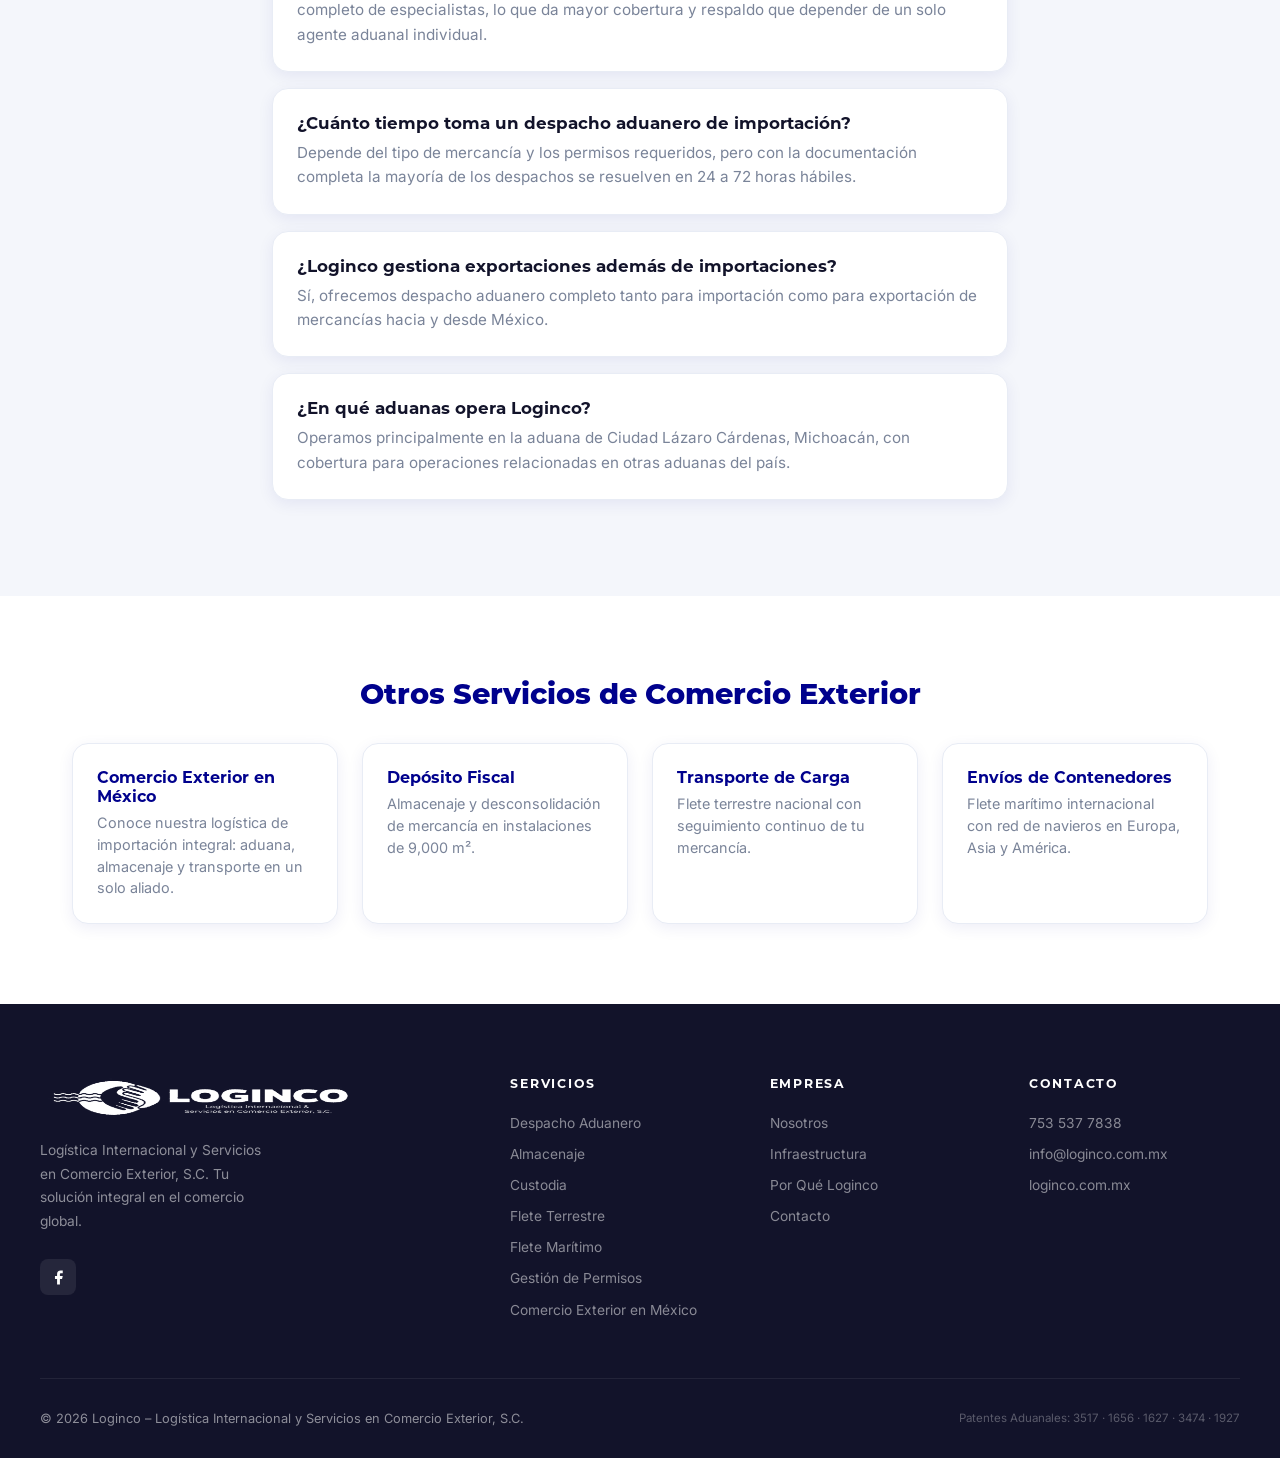
==== commit 340372b0: "perf: self-host woff2 fonts, minify CSS, right-size logos (Core Web Vitals) Objetivo: subir el rendi" ====
--- a/agencia-aduanal-mexico/index.html
+++ b/agencia-aduanal-mexico/index.html
@@ -70,18 +70,18 @@
   }
   </script>
 
-  <link rel="preconnect" href="https://fonts.googleapis.com">
-  <link rel="preconnect" href="https://fonts.gstatic.com" crossorigin>
-  <link rel="preload" as="style" href="https://fonts.googleapis.com/css2?family=Inter:wght@400;600&display=swap" onload="this.onload=null;this.rel='stylesheet'">
-  <noscript><link rel="stylesheet" href="https://fonts.googleapis.com/css2?family=Inter:wght@400;600&display=swap"></noscript>
-
-  <link rel="stylesheet" href="/style.css">
+
+  <!-- Fuentes autoalojadas (woff2) – precarga de las críticas para el primer render -->
+  <link rel="preload" as="font" type="font/woff2" href="/font/inter.woff2" crossorigin>
+  <link rel="preload" as="font" type="font/woff2" href="/font/montserrat-700.woff2" crossorigin>
+
+  <link rel="stylesheet" href="/style.min.css?v=20260827">
 </head>
 <body>
 
 <nav id="nav">
   <a href="/" class="nav-logo">
-    <img src="/img/Logotipo-Horizontal-Comercial.png" alt="Loginco – Agencia Aduanal" decoding="async">
+    <img src="/img/logo-nav.png" alt="Loginco – Agencia Aduanal" width="334" height="96" decoding="async">
   </a>
   <ul class="nav-ul" id="navUl">
     <li><a href="/">Inicio</a></li>
@@ -125,7 +125,7 @@
 
 <section class="svc-block" style="padding-top:0;">
   <div class="wrap">
-    <div class="srv-grid" style="grid-template-columns:repeat(3,1fr);">
+    <div class="srv-grid">
       <div class="srv-card rv d1">
         <div class="srv-ico"><svg viewBox="0 0 24 24"><path d="M14 2H6a2 2 0 0 0-2 2v16c0 1.1.89 2 2 2h12a2 2 0 0 0 2-2V8l-6-6zM13 3.5 18.5 9H13V3.5zM8 16h8v2H8v-2zm0-4h8v2H8v-2z"/></svg></div>
         <h3 class="srv-t">Cumplimiento Regulatorio</h3>
@@ -170,7 +170,7 @@
 <footer>
   <div class="ft-g">
     <div class="ft-brand">
-      <img src="/img/Logotipo-Horizontal-Descriptivo.png" alt="Loginco – Logística Internacional y Comercio Exterior" class="ft-logo" loading="lazy" decoding="async">
+      <img src="/img/logo-footer.png" alt="Loginco – Logística Internacional y Comercio Exterior" class="ft-logo" width="320" height="92" loading="lazy" decoding="async">
       <p>Logística Internacional y Servicios en Comercio Exterior, S.C. Tu solución integral en el comercio global.</p>
       <div class="ft-social">
         <a href="https://facebook.com" target="_blank" rel="noopener" class="soc" aria-label="Facebook">
--- a/style.min.css
+++ b/style.min.css
@@ -0,0 +1 @@
+@font-face{font-family:Montserrat;src:url(/font/montserrat-400.woff2)format("woff2");font-weight:400;font-style:normal;font-display:swap}@font-face{font-family:Montserrat;src:url(/font/montserrat-500.woff2)format("woff2");font-weight:500;font-style:normal;font-display:swap}@font-face{font-family:Montserrat;src:url(/font/montserrat-600.woff2)format("woff2");font-weight:600;font-style:normal;font-display:swap}@font-face{font-family:Montserrat;src:url(/font/montserrat-700.woff2)format("woff2");font-weight:700;font-style:normal;font-display:swap}@font-face{font-family:Montserrat;src:url(/font/montserrat-800.woff2)format("woff2");font-weight:800;font-style:normal;font-display:swap}@font-face{font-family:Montserrat;src:url(/font/montserrat-900.woff2)format("woff2");font-weight:900;font-style:normal;font-display:swap}@font-face{font-family:Inter;src:url(/font/inter.woff2)format("woff2");font-weight:100 900;font-style:normal;font-display:swap}:root{--navy:#00018d;--blue:#3839bc;--lavender:#7e71b7;--teal:#08b8b5;--teal-d:#069896;--white:#fff;--bg:#f4f6fb;--border:#e8ecf5;--muted:#7a8499;--dark:#12132a;--grad-hero:linear-gradient(140deg, #00018d 0%, #0a0a7a 45%, #0d2e7a 100%);--grad-mid:linear-gradient(135deg, #3839bc 0%, #00018d 100%);--shadow-s:0 4px 16px rgba(0,1,141,.07);--shadow-m:0 10px 40px rgba(0,1,141,.11);--r:16px;--rl:24px;--t:.3s ease;--font-display:"Montserrat", sans-serif;--font-heading:"Montserrat", sans-serif;--font-body:"Inter", sans-serif}*,:before,:after{box-sizing:border-box;margin:0;padding:0}html{scroll-behavior:smooth;font-size:16px}body{font-family:var(--font-body);color:var(--dark);background:var(--white);-webkit-font-smoothing:antialiased;overflow-x:hidden}img{max-width:100%;display:block}a{text-decoration:none}.wrap{width:100%;max-width:1200px;margin:0 auto;padding:0 2rem}section{padding:6rem 0}.lbl{font-family:var(--font-heading);letter-spacing:.22em;text-transform:uppercase;color:var(--teal);margin-bottom:1rem;font-size:.72rem;font-weight:700;display:inline-block}.lbl-w{color:rgba(8,184,181,.9)}.h2{font-family:var(--font-display);color:var(--navy);letter-spacing:-.01em;font-size:max(1.9rem,min(4vw,2.8rem));font-weight:400;line-height:1.18}.h2-w{color:var(--white)}.h2-c{text-align:center}.sub{color:var(--muted);margin-top:1rem;font-size:1.05rem;line-height:1.82}.sub-w{color:rgba(255,255,255,.72)}.sub-c{text-align:center;max-width:580px;margin-left:auto;margin-right:auto}.btn{font-family:var(--font-heading);letter-spacing:.04em;cursor:pointer;transition:all var(--t);border:2px solid transparent;border-radius:50px;align-items:center;gap:.5rem;padding:.9rem 2.2rem;font-size:.92rem;font-weight:700;display:inline-flex}.btn-teal{background:var(--teal);color:#fff;box-shadow:0 6px 24px rgba(8,184,181,.38)}.btn-teal:hover{background:var(--teal-d);transform:translateY(-2px);box-shadow:0 10px 32px rgba(8,184,181,.48)}.btn-ghost{color:#fff;background:0 0;border-color:rgba(255,255,255,.45)}.btn-ghost:hover{background:rgba(255,255,255,.1);border-color:#fff;transform:translateY(-2px)}.rv{opacity:0;transition:opacity .72s,transform .72s;transform:translateY(28px)}.rv.in{opacity:1;transform:translateY(0)}.d1{transition-delay:80ms}.d2{transition-delay:.16s}.d3{transition-delay:.24s}.d4{transition-delay:.32s}.d5{transition-delay:.4s}.d6{transition-delay:.48s}#nav{z-index:1000;transition:background var(--t), padding var(--t), box-shadow var(--t);justify-content:space-between;align-items:center;padding:1.4rem 2rem;display:flex;position:fixed;top:0;left:0;right:0}#nav.up{-webkit-backdrop-filter:blur(12px);backdrop-filter:blur(12px);background:rgba(0,1,141,.97);padding:.9rem 2rem;box-shadow:0 2px 30px rgba(0,0,0,.28)}.nav-logo img{filter:brightness(0)invert();height:46px;transition:height var(--t)}#nav.up .nav-logo img{height:40px}.nav-ul{align-items:center;gap:2.2rem;list-style:none;display:flex}.nav-ul a{font-family:var(--font-heading);letter-spacing:.08em;text-transform:uppercase;color:rgba(255,255,255,.85);transition:color var(--t);font-size:.82rem;font-weight:600;position:relative}.nav-ul a:after{content:"";background:var(--teal);width:0;height:2px;transition:width var(--t);position:absolute;bottom:-4px;left:0}.nav-ul a:hover,.nav-ul a.on{color:var(--teal)}.nav-ul a:hover:after,.nav-ul a.on:after{width:100%}.nav-cta{border-radius:30px;background:var(--teal)!important;color:#fff!important;padding:.55rem 1.35rem!important}.nav-cta:after{display:none!important}.nav-cta:hover{background:var(--teal-d)!important}.hbg{cursor:pointer;z-index:1001;flex-direction:column;gap:5px;padding:5px;display:none}.hbg span{width:24px;height:2px;transition:all var(--t);background:#fff;border-radius:2px;display:block}.hbg.x span:first-child{transform:translateY(7px)rotate(45deg)}.hbg.x span:nth-child(2){opacity:0}.hbg.x span:nth-child(3){transform:translateY(-7px)rotate(-45deg)}.mob-nav{background:var(--navy);z-index:999;flex-direction:column;justify-content:center;align-items:center;gap:2.5rem;display:none;position:fixed;top:0;bottom:0;left:0;right:0}.mob-nav.open{display:flex}.mob-nav a{font-family:var(--font-heading);color:rgba(255,255,255,.85);text-transform:uppercase;transition:color var(--t);font-size:1.4rem;font-weight:700}.mob-nav a:hover{color:var(--teal)}#inicio{background:var(--grad-hero);justify-content:center;align-items:center;min-height:100vh;display:flex;position:relative;overflow:hidden}.hero-grid{background-image:linear-gradient(rgba(255,255,255,.024) 1px,transparent 1px),linear-gradient(90deg,rgba(255,255,255,.024) 1px,transparent 1px);background-size:48px 48px;position:absolute;top:0;bottom:0;left:0;right:0}.glow{filter:blur(80px);pointer-events:none;border-radius:50%;animation:6s ease-in-out infinite alternate pulse;position:absolute}.g1{background:radial-gradient(circle,rgba(8,184,181,.14) 0%,transparent 70%);width:700px;height:700px;animation-delay:0s;top:-250px;right:-200px}.g2{background:radial-gradient(circle,rgba(126,113,183,.12) 0%,transparent 70%);width:500px;height:500px;animation-delay:2s;bottom:-150px;left:-100px}.g3{background:radial-gradient(circle,rgba(8,184,181,.08) 0%,transparent 70%);width:300px;height:300px;animation-delay:4s;top:38%;left:14%}@keyframes pulse{0%{opacity:.7;transform:scale(1)translate(0)}to{opacity:1;transform:scale(1.1)translate(15px,-10px)}}.ring{border:1px solid rgba(8,184,181,.1);border-radius:50%;position:absolute}.r1{width:500px;height:500px;top:50%;left:75%;transform:translate(-50%,-50%)}.r2{width:720px;height:720px;top:50%;left:75%;transform:translate(-50%,-50%)}.r3{width:940px;height:940px;top:50%;left:75%;transform:translate(-50%,-50%)}.hero-inner{z-index:2;text-align:center;max-width:840px;padding:9rem 2rem 7rem;position:relative}.hero-logo{filter:brightness(0)invert();width:auto;height:88px;margin:0 auto 2.5rem}.hero-badge{color:var(--teal);font-family:var(--font-heading);letter-spacing:.18em;text-transform:uppercase;background:rgba(8,184,181,.15);border:1px solid rgba(8,184,181,.35);border-radius:30px;align-items:center;gap:.5rem;margin-bottom:2rem;padding:.45rem 1.3rem;font-size:.75rem;font-weight:700;display:inline-flex}.hero-badge:before{content:"";background:var(--teal);width:6px;height:6px;box-shadow:0 0 8px var(--teal);border-radius:50%;animation:2s ease-in-out infinite blink}@keyframes blink{0%,to{opacity:1}50%{opacity:.25}}.hero-h1{font-family:var(--font-display);color:#fff;letter-spacing:-.02em;margin-bottom:1.5rem;font-size:max(2.4rem,min(5.8vw,4rem));font-weight:400;line-height:1.1}.hero-h1 span{color:var(--teal)}.hero-p{color:rgba(255,255,255,.7);max-width:540px;margin:0 auto 3rem;font-size:max(1rem,min(2vw,1.18rem));line-height:1.75}.hero-btns{flex-wrap:wrap;justify-content:center;gap:1rem;display:flex}.scroll-hint{color:rgba(255,255,255,.38);font-size:.68rem;font-family:var(--font-heading);letter-spacing:.15em;text-transform:uppercase;flex-direction:column;align-items:center;gap:.6rem;display:flex;position:absolute;bottom:2.5rem;left:50%;transform:translate(-50%)}.mouse{border:1.5px solid rgba(255,255,255,.22);border-radius:11px;width:22px;height:36px;position:relative}.mouse:after{content:"";background:rgba(255,255,255,.38);border-radius:2px;width:3px;height:7px;animation:1.6s ease-in-out infinite ms;position:absolute;top:6px;left:50%;transform:translate(-50%)}@keyframes ms{0%{opacity:1;top:6px}to{opacity:0;top:20px}}.wave{line-height:0;overflow:hidden}.wave svg{width:100%;display:block}#nosotros{background:var(--bg)}.about-g{grid-template-columns:1fr 1fr;align-items:center;gap:5rem;display:grid}.about-vis{position:relative}.about-card{background:var(--navy);border-radius:var(--rl);padding:3rem 2.5rem 3.5rem;position:relative;overflow:hidden}.about-card:before{content:"";background:rgba(8,184,181,.1);border-radius:50%;width:260px;height:260px;position:absolute;top:-80px;right:-80px}.about-card:after{content:"";background:rgba(126,113,183,.08);border-radius:50%;width:180px;height:180px;position:absolute;bottom:-40px;left:-40px}.about-iso{filter:brightness(0)invert();z-index:1;width:70px;margin-bottom:2rem;position:relative}.about-big{font-family:var(--font-heading);color:var(--teal);z-index:1;font-size:5.5rem;font-weight:900;line-height:1;position:relative}.about-lbl{font-family:var(--font-heading);color:rgba(255,255,255,.62);z-index:1;margin:.3rem 0 2rem;font-size:.95rem;font-weight:500;position:relative}.about-pts{color:rgba(255,255,255,.36);font-size:.72rem;font-family:var(--font-heading);letter-spacing:.06em;z-index:1;position:relative}.about-float{background:var(--teal);border-radius:var(--r);color:#fff;min-width:148px;padding:1.6rem 1.8rem;position:absolute;bottom:-1.5rem;right:-1.5rem;box-shadow:0 12px 36px rgba(8,184,181,.42)}.af-n{font-family:var(--font-heading);font-size:2rem;font-weight:900;line-height:1}.af-l{opacity:.88;margin-top:.3rem;font-size:.78rem;line-height:1.35}.pillars{grid-template-columns:1fr 1fr;gap:1rem;margin-top:2.2rem;display:grid}.pill{background:var(--white);border-left:3px solid var(--teal);box-shadow:var(--shadow-s);border-radius:12px;padding:1.2rem 1.3rem}.pill-t{font-family:var(--font-heading);color:var(--navy);margin-bottom:.3rem;font-size:.88rem;font-weight:700}.pill-d{color:var(--muted);font-size:.8rem;line-height:1.5}#servicios{background:var(--white)}.srv-intro{text-align:center;margin-bottom:4rem}.srv-grid{grid-template-columns:repeat(3,1fr);gap:1.5rem;display:grid}.srv-card{background:var(--bg);border-radius:var(--rl);transition:transform var(--t), box-shadow var(--t), background var(--t);cursor:default;padding:2.4rem 2rem;position:relative;overflow:hidden}.srv-card:after{content:"";background:var(--teal);transform-origin:0;height:3px;transition:transform var(--t);position:absolute;top:0;left:0;right:0;transform:scaleX(0)}.srv-card:hover{box-shadow:var(--shadow-m);background:var(--white);transform:translateY(-6px)}.srv-card:hover:after{transform:scaleX(1)}.srv-ico{background:linear-gradient(135deg,var(--navy) 0%,var(--blue) 100%);width:60px;height:60px;transition:background var(--t);border-radius:14px;justify-content:center;align-items:center;margin-bottom:1.6rem;display:flex}.srv-card:hover .srv-ico{background:linear-gradient(135deg,var(--teal) 0%,var(--teal-d) 100%)}.srv-ico svg{fill:#fff;width:28px;height:28px}.srv-t{font-family:var(--font-heading);color:var(--navy);margin-bottom:.75rem;font-size:1.06rem;font-weight:700}.srv-d{color:var(--muted);font-size:.88rem;line-height:1.72}#stats{background:var(--grad-mid);padding:5rem 0}.stats-g{grid-template-columns:repeat(4,1fr);display:grid}.stat{text-align:center;padding:2.5rem 1.5rem;position:relative}.stat:not(:last-child):after{content:"";background:rgba(255,255,255,.15);width:1px;position:absolute;top:25%;bottom:25%;right:0}.stat-n{font-family:var(--font-heading);color:var(--teal);font-size:max(2.8rem,min(5vw,4rem));font-weight:900;line-height:1;display:block}.stat-sup{vertical-align:super;font-size:.5em}.stat-l{font-family:var(--font-heading);letter-spacing:.1em;text-transform:uppercase;color:rgba(255,255,255,.72);margin-top:.6rem;font-size:.78rem;font-weight:600}#almacen{background:var(--grad-mid);padding-bottom:6rem}.alm-g{grid-template-columns:1fr 1fr;align-items:center;gap:5rem;padding-top:2rem;display:grid}.alm-text{color:#fff}.alm-list{grid-template-columns:1fr 1fr;gap:1rem;margin-top:2rem;display:grid}.alm-i{border:1px solid rgba(255,255,255,.12);border-left:3px solid var(--teal);background:rgba(255,255,255,.07);border-radius:12px;padding:1.2rem 1.3rem}.alm-it{font-family:var(--font-heading);color:#fff;margin-bottom:.3rem;font-size:.85rem;font-weight:700}.alm-id{color:rgba(255,255,255,.6);font-size:.8rem;line-height:1.5}.alm-cards{grid-template-columns:1fr 1fr;gap:1.2rem;display:grid}.alm-card{border-radius:var(--r);text-align:center;transition:background var(--t), transform var(--t);background:rgba(255,255,255,.07);border:1px solid rgba(255,255,255,.12);padding:2rem 1.6rem}.alm-card:hover{background:rgba(255,255,255,.12);transform:translateY(-4px)}.alm-card.feat{text-align:left;background:rgba(8,184,181,.2);border-color:rgba(8,184,181,.4);grid-column:1/-1;align-items:center;gap:2.5rem;padding:2rem 2.5rem;display:flex}.alm-big{font-family:var(--font-heading);color:var(--teal);white-space:nowrap;font-size:3.2rem;font-weight:900;line-height:1}.alm-card:not(.feat) .alm-big{font-size:2.5rem}.alm-unit{font-family:var(--font-heading);color:rgba(255,255,255,.55);margin-top:.2rem;font-size:.82rem;font-weight:600}.alm-lbl{font-family:var(--font-heading);color:rgba(255,255,255,.88);font-size:.9rem;font-weight:600;line-height:1.35}.alm-card:not(.feat) .alm-lbl{margin-top:.4rem}#porque{background:var(--white)}.why-hd{text-align:center;margin-bottom:4rem}.why-g{grid-template-columns:repeat(4,1fr);gap:1.5rem;display:grid}.why-card{text-align:center;border-radius:var(--rl);transition:all var(--t);padding:2.6rem 1.6rem}.why-card:hover{background:var(--bg);transform:translateY(-5px)}.why-ico{width:78px;height:78px;transition:background var(--t);background:linear-gradient(135deg,rgba(0,1,141,.07) 0%,rgba(8,184,181,.1) 100%);border-radius:50%;justify-content:center;align-items:center;margin:0 auto 1.6rem;display:flex}.why-card:hover .why-ico{background:linear-gradient(135deg,var(--navy) 0%,var(--blue) 100%)}.why-ico svg{width:34px;height:34px;fill:var(--navy);transition:fill var(--t)}.why-card:hover .why-ico svg{fill:#fff}.why-t{font-family:var(--font-heading);color:var(--navy);margin-bottom:.65rem;font-size:.98rem;font-weight:700}.why-d{color:var(--muted);font-size:.86rem;line-height:1.65}.perm-band{background:linear-gradient(135deg,var(--teal) 0%,var(--teal-d) 100%);padding:3.5rem 2rem}.perm-inner{flex-wrap:wrap;justify-content:space-between;align-items:center;gap:2rem;max-width:1200px;margin:0 auto;display:flex}.perm-txt h3{font-family:var(--font-display);color:#fff;letter-spacing:-.01em;margin-bottom:.4rem;font-size:1.65rem;font-weight:400}.perm-txt p{color:rgba(255,255,255,.82);font-size:.96rem}.perm-tags{flex-wrap:wrap;gap:.8rem;display:flex}.ptag{color:#fff;font-family:var(--font-heading);letter-spacing:.05em;background:rgba(255,255,255,.2);border:1px solid rgba(255,255,255,.38);border-radius:8px;padding:.5rem 1.1rem;font-size:.82rem;font-weight:700}#contacto{background:var(--bg)}.cnt-g{grid-template-columns:1fr 1.5fr;align-items:start;gap:5rem;display:grid}.cit{align-items:flex-start;gap:1.1rem;display:flex}.cit-items{flex-direction:column;gap:1.4rem;margin-top:2.2rem;display:flex}.cit-ico{background:var(--navy);border-radius:10px;flex-shrink:0;justify-content:center;align-items:center;width:44px;height:44px;display:flex}.cit-ico svg{fill:#fff;width:20px;height:20px}.cit-l{font-family:var(--font-heading);letter-spacing:.1em;text-transform:uppercase;color:var(--teal);margin-bottom:.25rem;font-size:.72rem;font-weight:700}.cit-v{color:var(--dark);font-size:.94rem;line-height:1.5}.frm-wrap{background:var(--white);border-radius:var(--rl);box-shadow:var(--shadow-m);padding:3rem 2.5rem}.frm-title{font-family:var(--font-heading);color:var(--navy);margin-bottom:1.8rem;font-size:1.35rem;font-weight:800}.frm-row{grid-template-columns:1fr 1fr;gap:1rem;display:grid}.fg{margin-bottom:1.2rem}.fg label{font-family:var(--font-heading);letter-spacing:.08em;text-transform:uppercase;color:var(--navy);margin-bottom:.5rem;font-size:.72rem;font-weight:700;display:block}.fg input,.fg select,.fg textarea{border:2px solid var(--border);width:100%;font-family:var(--font-body);color:var(--dark);transition:border-color var(--t), box-shadow var(--t);-ms-appearance:none;appearance:none;background:#fff;border-radius:10px;outline:none;padding:.9rem 1.15rem;font-size:.94rem}.fg input:focus,.fg select:focus,.fg textarea:focus{border-color:var(--teal);box-shadow:0 0 0 3px rgba(8,184,181,.12)}.fg textarea{resize:vertical;min-height:116px}.fg select{background-image:url("data:image/svg+xml,%3Csvg xmlns='http://www.w3.org/2000/svg' width='12' height='8' viewBox='0 0 12 8'%3E%3Cpath fill='%237a8499' d='M1 1l5 5 5-5'/%3E%3C/svg%3E");background-position:right 1rem center;background-repeat:no-repeat;padding-right:2.5rem}.btn-send{background:var(--navy);color:#fff;width:100%;font-family:var(--font-heading);letter-spacing:.05em;cursor:pointer;transition:all var(--t);border:none;border-radius:10px;margin-top:.4rem;padding:1.05rem 2rem;font-size:.95rem;font-weight:700}.btn-send:hover{background:var(--teal);transform:translateY(-2px);box-shadow:0 8px 28px rgba(8,184,181,.38)}.btn-send.ok{background:var(--teal)}footer{background:var(--dark);color:rgba(255,255,255,.52);padding:4.5rem 2rem 2rem}.ft-g{border-bottom:1px solid rgba(255,255,255,.07);grid-template-columns:2fr 1fr 1fr 1fr;gap:3rem;max-width:1200px;margin:0 auto;padding-bottom:3rem;display:grid}.ft-logo{filter:brightness(0)invert();height:44px;margin-bottom:1.2rem}.ft-brand p{max-width:240px;font-size:.86rem;line-height:1.72}.ft-social{gap:.7rem;margin-top:1.6rem;display:flex}.soc{width:36px;height:36px;transition:all var(--t);background:rgba(255,255,255,.08);border-radius:8px;justify-content:center;align-items:center;display:flex}.soc:hover{background:var(--teal);transform:translateY(-2px)}.soc svg{fill:#fff;width:17px;height:17px}.ft-col h5{font-family:var(--font-heading);letter-spacing:.14em;text-transform:uppercase;color:#fff;margin-bottom:1.3rem;font-size:.78rem;font-weight:700}.ft-col ul{list-style:none}.ft-col li{margin-bottom:.7rem}.ft-col a{color:rgba(255,255,255,.5);transition:color var(--t);font-size:.86rem}.ft-col a:hover{color:var(--teal)}.ft-bot{flex-wrap:wrap;justify-content:space-between;align-items:center;gap:1rem;max-width:1200px;margin:0 auto;padding-top:2rem;display:flex}.ft-bot p{font-size:.8rem}.ft-pts{color:rgba(255,255,255,.3);font-size:.72rem}@media (max-width:1024px){.srv-grid,.stats-g,.why-g{grid-template-columns:repeat(2,1fr)}.ft-g{grid-template-columns:1fr 1fr;gap:2rem}}@media (max-width:900px){.about-g,.alm-g,.cnt-g{grid-template-columns:1fr;gap:3rem}.about-float{display:none}}@media (max-width:768px){.nav-ul{display:none!important}.hbg{display:flex}section{padding:4rem 0}.srv-grid{grid-template-columns:1fr}.stats-g{grid-template-columns:repeat(2,1fr)}.stat:not(:last-child):after{display:none}.why-g,.frm-row,.ft-g{grid-template-columns:1fr}.ft-bot,.perm-inner{text-align:center;flex-direction:column}.alm-list{grid-template-columns:1fr}.r1,.r2,.r3{display:none}}@media (max-width:500px){.stats-g,.pillars,.alm-cards{grid-template-columns:1fr}.alm-card.feat{text-align:center;flex-direction:column;gap:.8rem}}.page-hero{background:var(--grad-hero);color:var(--white);padding:9rem 0 4rem}.page-hero .wrap{max-width:900px}.breadcrumb{font-family:var(--font-heading);letter-spacing:.04em;opacity:.75;margin-bottom:1rem;font-size:.8rem;font-weight:600}.breadcrumb a{color:var(--white);text-underline-offset:3px;text-decoration:underline}.page-hero h1{font-family:var(--font-display);margin-bottom:1rem;font-size:max(2rem,min(4.5vw,3rem));font-weight:800;line-height:1.15}.page-hero p{opacity:.9;max-width:640px;font-size:1.1rem;line-height:1.6}.page-hero .btn-row{flex-wrap:wrap;gap:1rem;margin-top:2rem;display:flex}.svc-block{padding:5rem 0}.svc-block .wrap{max-width:900px}.svc-block h2{font-family:var(--font-display);color:var(--navy);margin-bottom:1.2rem;font-size:1.8rem;font-weight:800}.svc-block p{color:var(--muted);margin-bottom:1rem;font-size:1.05rem;line-height:1.75}.svc-block p strong{color:var(--dark)}.faq{background:var(--bg);padding:5rem 0}.faq .wrap{max-width:800px}.faq h2{font-family:var(--font-display);color:var(--navy);text-align:center;margin-bottom:2rem;font-size:1.8rem;font-weight:800}.faq-item{background:var(--white);border:1px solid var(--border);border-radius:var(--r);box-shadow:var(--shadow-s);margin-bottom:1rem;padding:1.5rem}.faq-item h3{font-family:var(--font-heading);color:var(--dark);margin-bottom:.5rem;font-size:1.05rem;font-weight:700}.faq-item p{color:var(--muted);font-size:.95rem;line-height:1.6}.cross-links{padding:5rem 0}.cross-links h2{font-family:var(--font-display);color:var(--navy);text-align:center;margin-bottom:2rem;font-size:1.8rem;font-weight:800}.cross-grid{grid-template-columns:repeat(auto-fit,minmax(220px,1fr));gap:1.5rem;display:grid}.cross-card{background:var(--white);border:1px solid var(--border);border-radius:var(--r);box-shadow:var(--shadow-s);transition:transform var(--t), box-shadow var(--t);padding:1.5rem;display:block}.cross-card:hover{box-shadow:var(--shadow-m);transform:translateY(-4px)}.cross-card h3{font-family:var(--font-heading);color:var(--navy);margin-bottom:.4rem;font-size:1rem;font-weight:700}.cross-card p{color:var(--muted);font-size:.9rem;line-height:1.5}a.srv-card{cursor:pointer;display:block}@media (prefers-reduced-motion:reduce){*,:before,:after{scroll-behavior:auto!important;transition-duration:.001ms!important;animation-duration:.001ms!important;animation-iteration-count:1!important}}
